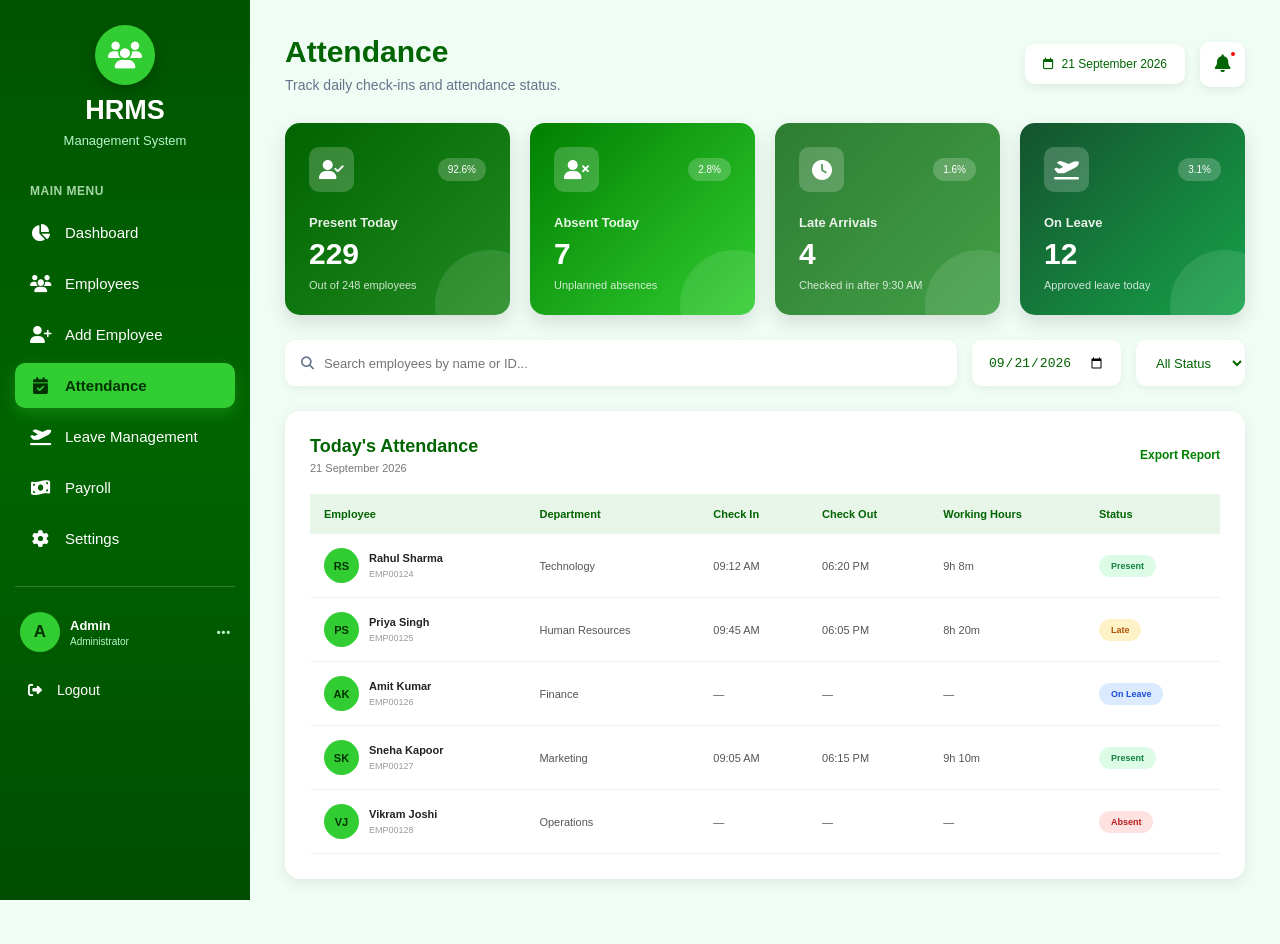
==== attendance/index.html @ db334a36 "Add payroll management UI" ====
<!DOCTYPE html>
<html lang="en">

<head>
    <meta charset="UTF-8">

    <meta name="viewport" content="width=device-width, initial-scale=1.0">

    <title>Attendance - HRMS</title>

    <!-- Font Awesome Icons -->
    <link
        rel="stylesheet"
        href="https://cdnjs.cloudflare.com/ajax/libs/font-awesome/6.5.2/css/all.min.css"
    >

    <!-- CSS -->
    <link rel="stylesheet" href="style.css">
</head>

<body>

    <!-- ======================================
         SIDEBAR
    ======================================= -->

    <aside class="sidebar">

        <div class="logo">

            <div class="logo-icon">
                <i class="fas fa-users"></i>
            </div>

            <h2>HRMS</h2>

            <span>Management System</span>

        </div>


        <div class="menu-title">
            MAIN MENU
        </div>


        <nav>

            <a href="../dashboard/index.html" class="menu-link">
                <i class="fas fa-chart-pie"></i>
                <span>Dashboard</span>
            </a>

            <a href="../employees/index.html" class="menu-link">
                <i class="fas fa-users"></i>
                <span>Employees</span>
            </a>

            <a href="../add-employee/index.html" class="menu-link">
                <i class="fas fa-user-plus"></i>
                <span>Add Employee</span>
            </a>

            <a href="index.html" class="menu-link active">
                <i class="fas fa-calendar-check"></i>
                <span>Attendance</span>
            </a>

            <a href="../leave-management/index.html" class="menu-link">
                <i class="fas fa-plane-departure"></i>
                <span>Leave Management</span>
            </a>

            <a href="../payroll/index.html" class="menu-link">
                <i class="fas fa-money-bill-wave"></i>
                <span>Payroll</span>
            </a>

            <a href="../settings/index.html" class="menu-link">
                <i class="fas fa-cog"></i>
                <span>Settings</span>
            </a>

        </nav>


        <div class="sidebar-bottom">

            <div class="admin-profile">

                <div class="avatar">
                    A
                </div>

                <div class="admin-info">
                    <strong>Admin</strong>
                    <small>Administrator</small>
                </div>

                <i class="fas fa-ellipsis-h"></i>

            </div>


            <a href="../login%20page/index.html" class="logout">
                <i class="fas fa-sign-out-alt"></i>
                <span>Logout</span>
            </a>

        </div>

    </aside>



    <!-- ======================================
         MAIN CONTENT
    ======================================= -->

    <main class="main">


        <header class="topbar">

            <div class="welcome">

                <h1>Attendance</h1>

                <p>
                    Track daily check-ins and attendance status.
                </p>

            </div>


            <div class="top-actions">

                <div class="date">
                    <i class="far fa-calendar"></i>
                    <span>21 September 2026</span>
                </div>

                <button class="notification">
                    <i class="fas fa-bell"></i>
                    <span></span>
                </button>

            </div>

        </header>



        <!-- ======================================
             STATISTICS
        ======================================= -->

        <section class="stats">


            <div class="stat-card purple">

                <div class="stat-top">

                    <div class="stat-icon">
                        <i class="fas fa-user-check"></i>
                    </div>

                    <span class="growth">
                        92.6%
                    </span>

                </div>

                <h3>Present Today</h3>

                <h2>229</h2>

                <p>Out of 248 employees</p>

            </div>


            <div class="stat-card blue">

                <div class="stat-top">

                    <div class="stat-icon">
                        <i class="fas fa-user-times"></i>
                    </div>

                    <span class="growth">
                        2.8%
                    </span>

                </div>

                <h3>Absent Today</h3>

                <h2>7</h2>

                <p>Unplanned absences</p>

            </div>


            <div class="stat-card orange">

                <div class="stat-top">

                    <div class="stat-icon">
                        <i class="fas fa-clock"></i>
                    </div>

                    <span class="growth">
                        1.6%
                    </span>

                </div>

                <h3>Late Arrivals</h3>

                <h2>4</h2>

                <p>Checked in after 9:30 AM</p>

            </div>


            <div class="stat-card green">

                <div class="stat-top">

                    <div class="stat-icon">
                        <i class="fas fa-plane-departure"></i>
                    </div>

                    <span class="growth">
                        3.1%
                    </span>

                </div>

                <h3>On Leave</h3>

                <h2>12</h2>

                <p>Approved leave today</p>

            </div>

        </section>



        <!-- ======================================
             FILTER BAR
        ======================================= -->

        <section class="filter-bar">

            <div class="search-box">
                <i class="fas fa-search"></i>
                <input type="text" placeholder="Search employees by name or ID...">
            </div>

            <input type="date" value="2026-09-21">

            <select>
                <option>All Status</option>
                <option>Present</option>
                <option>Absent</option>
                <option>Late</option>
                <option>On Leave</option>
            </select>

        </section>



        <!-- ======================================
             ATTENDANCE TABLE
        ======================================= -->

        <section class="employees-card">

            <div class="section-header">

                <div>

                    <h2>Today's Attendance</h2>

                    <p>
                        21 September 2026
                    </p>

                </div>

                <a href="#">
                    Export Report
                </a>

            </div>


            <div class="table-container">

                <table>

                    <thead>

                        <tr>

                            <th>Employee</th>

                            <th>Department</th>

                            <th>Check In</th>

                            <th>Check Out</th>

                            <th>Working Hours</th>

                            <th>Status</th>

                        </tr>

                    </thead>


                    <tbody>


                        <tr>

                            <td>

                                <div class="employee">

                                    <div class="employee-avatar">
                                        RS
                                    </div>

                                    <div>

                                        <strong>
                                            Rahul Sharma
                                        </strong>

                                        <small>
                                            EMP00124
                                        </small>

                                    </div>

                                </div>

                            </td>

                            <td>Technology</td>

                            <td>09:12 AM</td>

                            <td>06:20 PM</td>

                            <td>9h 8m</td>

                            <td>
                                <span class="status active">
                                    Present
                                </span>
                            </td>

                        </tr>


                        <tr>

                            <td>

                                <div class="employee">

                                    <div class="employee-avatar">
                                        PS
                                    </div>

                                    <div>

                                        <strong>
                                            Priya Singh
                                        </strong>

                                        <small>
                                            EMP00125
                                        </small>

                                    </div>

                                </div>

                            </td>

                            <td>Human Resources</td>

                            <td>09:45 AM</td>

                            <td>06:05 PM</td>

                            <td>8h 20m</td>

                            <td>
                                <span class="status late">
                                    Late
                                </span>
                            </td>

                        </tr>


                        <tr>

                            <td>

                                <div class="employee">

                                    <div class="employee-avatar">
                                        AK
                                    </div>

                                    <div>

                                        <strong>
                                            Amit Kumar
                                        </strong>

                                        <small>
                                            EMP00126
                                        </small>

                                    </div>

                                </div>

                            </td>

                            <td>Finance</td>

                            <td>&mdash;</td>

                            <td>&mdash;</td>

                            <td>&mdash;</td>

                            <td>
                                <span class="status on-leave">
                                    On Leave
                                </span>
                            </td>

                        </tr>


                        <tr>

                            <td>

                                <div class="employee">

                                    <div class="employee-avatar">
                                        SK
                                    </div>

                                    <div>

                                        <strong>
                                            Sneha Kapoor
                                        </strong>

                                        <small>
                                            EMP00127
                                        </small>

                                    </div>

                                </div>

                            </td>

                            <td>Marketing</td>

                            <td>09:05 AM</td>

                            <td>06:15 PM</td>

                            <td>9h 10m</td>

                            <td>
                                <span class="status active">
                                    Present
                                </span>
                            </td>

                        </tr>


                        <tr>

                            <td>

                                <div class="employee">

                                    <div class="employee-avatar">
                                        VJ
                                    </div>

                                    <div>

                                        <strong>
                                            Vikram Joshi
                                        </strong>

                                        <small>
                                            EMP00128
                                        </small>

                                    </div>

                                </div>

                            </td>

                            <td>Operations</td>

                            <td>&mdash;</td>

                            <td>&mdash;</td>

                            <td>&mdash;</td>

                            <td>
                                <span class="status inactive">
                                    Absent
                                </span>
                            </td>

                        </tr>


                    </tbody>

                </table>

            </div>

        </section>


    </main>

</body>

</html>
---- attendance/style.css ----
/* =========================================
   RESET
========================================= */

* {
    margin: 0;
    padding: 0;
    box-sizing: border-box;
}


:root {
    --dark-green: #006400;
    --green: #16a34a;
    --bright-green: #32cd32;
    --light-green: #e8f5e9;
    --background: #f0fdf4;

    --white: #ffffff;
    --dark: #1f2937;
    --gray: #64748b;

    --red: #ef4444;
    --yellow: #f59e0b;
}


body {
    font-family: Arial, Helvetica, sans-serif;

    background: var(--background);

    color: var(--dark);

    min-height: 100vh;
}


/* =========================================
   SIDEBAR
========================================= */

.sidebar {

    position: fixed;

    top: 0;
    left: 0;

    width: 250px;

    height: 100vh;

    padding: 25px 15px;

    background: linear-gradient(
        180deg,
        #005500,
        #006400,
        #004d00
    );

    color: white;

    display: flex;

    flex-direction: column;

    overflow-y: auto;

    z-index: 1000;
}


.sidebar::-webkit-scrollbar {
    width: 5px;
}

.sidebar::-webkit-scrollbar-track {
    background: #004d00;
}

.sidebar::-webkit-scrollbar-thumb {
    background: #32cd32;

    border-radius: 10px;
}


/* LOGO */

.logo {

    text-align: center;

    margin-bottom: 35px;

    flex-shrink: 0;
}


.logo-icon {

    width: 60px;
    height: 60px;

    margin: 0 auto 10px;

    border-radius: 50%;

    background: #32cd32;

    display: flex;

    align-items: center;

    justify-content: center;

    font-size: 27px;

    color: white;

    box-shadow:
        0 5px 15px rgba(0,0,0,0.25);
}


.logo h2 {

    font-size: 27px;

    color: white;

    margin-bottom: 5px;
}


.logo span {

    color: #b9f6ca;

    font-size: 13px;
}


/* MENU TITLE */

.menu-title {

    color: #a5d6a7;

    font-size: 12px;

    font-weight: bold;

    letter-spacing: 0.5px;

    margin: 0 15px 12px;
}


/* NAVIGATION */

.sidebar nav {

    display: flex;

    flex-direction: column;

    gap: 6px;
}


.menu-link {

    display: flex;

    align-items: center;

    gap: 15px;

    padding: 14px 15px;

    color: white;

    text-decoration: none;

    border-radius: 10px;

    font-size: 15px;

    transition: all 0.25s ease;

    flex-shrink: 0;
}


.menu-link i {

    width: 20px;

    text-align: center;

    font-size: 17px;
}


.menu-link:hover {

    background: rgba(255,255,255,0.12);

    transform: translateX(3px);
}


.menu-link.active {

    background: #32cd32;

    color: #003300;

    font-weight: bold;

    box-shadow:
        0 6px 15px rgba(50,205,50,0.3);
}


/* SIDEBAR BOTTOM */

.sidebar-bottom {

    position: static;

    margin-top: 25px;

    padding-top: 15px;

    border-top:
        1px solid rgba(255,255,255,0.2);

    flex-shrink: 0;
}


.admin-profile {

    display: flex;

    align-items: center;

    gap: 10px;

    padding: 10px 5px;

    margin-bottom: 8px;
}


.avatar {

    width: 40px;
    height: 40px;

    min-width: 40px;

    border-radius: 50%;

    background: #32cd32;

    display: flex;

    align-items: center;

    justify-content: center;

    color: #003300;

    font-size: 17px;

    font-weight: bold;
}


.admin-info {

    flex: 1;
}


.admin-profile strong {

    display: block;

    color: white;

    font-size: 13px;
}


.admin-profile small {

    display: block;

    color: #b9f6ca;

    font-size: 10px;

    margin-top: 3px;
}


.admin-profile > i {

    color: #b9f6ca;

    font-size: 15px;
}


.logout {

    display: flex;

    align-items: center;

    gap: 12px;

    padding: 12px 10px;

    border-radius: 8px;

    color: white;

    text-decoration: none;

    font-size: 14px;

    transition: 0.25s;
}


.logout i {

    width: 20px;

    text-align: center;
}


.logout:hover {

    background: #b91c1c;

    color: white;
}


/* =========================================
   MAIN
========================================= */

.main {

    margin-left: 250px;

    padding: 35px;

    min-height: 100vh;
}


/* =========================================
   TOP BAR
========================================= */

.topbar {

    display: flex;

    align-items: center;

    justify-content: space-between;

    margin-bottom: 30px;
}


.welcome h1 {

    color: var(--dark-green);

    font-size: 30px;

    margin-bottom: 8px;
}


.welcome p {

    color: var(--gray);

    font-size: 14px;
}


.top-actions {

    display: flex;

    align-items: center;

    gap: 15px;
}


.notification {

    width: 45px;
    height: 45px;

    position: relative;

    border: none;

    border-radius: 10px;

    background: white;

    color: var(--dark-green);

    font-size: 18px;

    cursor: pointer;

    box-shadow:
        0 3px 10px rgba(0,0,0,0.08);
}


.notification span {

    position: absolute;

    top: 8px;
    right: 8px;

    width: 8px;
    height: 8px;

    border-radius: 50%;

    background: red;

    border: 2px solid white;
}


.date {

    display: flex;

    align-items: center;

    gap: 8px;

    padding: 13px 18px;

    background: white;

    border-radius: 10px;

    color: var(--dark-green);

    font-size: 12px;

    box-shadow:
        0 3px 10px rgba(0,0,0,0.08);
}


/* =========================================
   STAT CARDS
========================================= */

.stats {

    display: grid;

    grid-template-columns:
        repeat(4, 1fr);

    gap: 20px;

    margin-bottom: 25px;
}


.stat-card {

    position: relative;

    overflow: hidden;

    min-height: 170px;

    padding: 24px;

    border-radius: 15px;

    color: white;

    box-shadow:
        0 8px 20px rgba(0,0,0,0.12);

    transition: 0.3s;
}


.stat-card:hover {

    transform: translateY(-5px);
}


.stat-card.purple {

    background:
        linear-gradient(
            135deg,
            #006400,
            #228b22
        );
}


.stat-card.blue {

    background:
        linear-gradient(
            135deg,
            #008000,
            #32cd32
        );
}


.stat-card.orange {

    background:
        linear-gradient(
            135deg,
            #2e7d32,
            #43a047
        );
}


.stat-card.green {

    background:
        linear-gradient(
            135deg,
            #14532d,
            #16a34a
        );
}


.stat-card::after {

    content: "";

    position: absolute;

    width: 110px;
    height: 110px;

    right: -35px;
    bottom: -45px;

    border-radius: 50%;

    background:
        rgba(255,255,255,0.1);
}


.stat-top {

    display: flex;

    justify-content: space-between;

    align-items: center;

    margin-bottom: 23px;
}


.stat-icon {

    width: 45px;
    height: 45px;

    border-radius: 10px;

    background:
        rgba(255,255,255,0.2);

    display: flex;

    align-items: center;

    justify-content: center;

    font-size: 20px;
}


.growth {

    padding: 6px 10px;

    border-radius: 20px;

    background:
        rgba(255,255,255,0.2);

    font-size: 10px;
}


.stat-card h3 {

    font-size: 13px;

    opacity: 0.9;

    margin-bottom: 7px;
}


.stat-card h2 {

    font-size: 30px;

    margin-bottom: 8px;
}


.stat-card p {

    font-size: 11px;

    opacity: 0.8;
}


/* =========================================
   FILTER BAR
========================================= */

.filter-bar {

    display: flex;

    gap: 15px;

    margin-bottom: 25px;
}


.search-box {

    flex: 1;

    display: flex;

    align-items: center;

    gap: 10px;

    padding: 0 16px;

    background: white;

    border-radius: 10px;

    box-shadow:
        0 3px 10px rgba(0,0,0,0.06);
}


.search-box i {

    color: var(--gray);

    font-size: 13px;
}


.search-box input {

    flex: 1;

    height: 46px;

    border: none;

    outline: none;

    font-size: 13px;
}


.filter-bar select,
.filter-bar input[type="date"] {

    padding: 0 16px;

    height: 46px;

    border: none;

    border-radius: 10px;

    background: white;

    color: var(--dark-green);

    font-size: 13px;

    box-shadow:
        0 3px 10px rgba(0,0,0,0.06);

    outline: none;
}


/* =========================================
   ATTENDANCE TABLE
========================================= */

.employees-card {

    background: white;

    padding: 25px;

    border-radius: 15px;

    margin-bottom: 30px;

    box-shadow:
        0 4px 15px rgba(0,0,0,0.08);
}


.section-header {

    display: flex;

    align-items: center;

    justify-content: space-between;

    margin-bottom: 20px;
}


.section-header h2 {

    color: var(--dark-green);

    font-size: 18px;

    margin-bottom: 5px;
}


.section-header p {

    color: #777;

    font-size: 11px;
}


.section-header a {

    color: #008000;

    text-decoration: none;

    font-size: 12px;

    font-weight: bold;
}


.table-container {

    width: 100%;

    overflow-x: auto;
}


table {

    width: 100%;

    min-width: 760px;

    border-collapse: collapse;
}


th {

    padding: 14px;

    background: #e8f5e9;

    color: #006400;

    text-align: left;

    font-size: 11px;
}


td {

    padding: 14px;

    border-bottom:
        1px solid #e8f5e9;

    color: #555;

    font-size: 11px;
}


tbody tr:hover {

    background: #f5fff6;
}


.employee {

    display: flex;

    align-items: center;

    gap: 10px;
}


.employee-avatar {

    width: 35px;
    height: 35px;

    min-width: 35px;

    border-radius: 50%;

    background: #32cd32;

    color: #003300;

    display: flex;

    align-items: center;

    justify-content: center;

    font-size: 11px;

    font-weight: bold;
}


.employee strong {

    display: block;

    color: #222;

    font-size: 11px;

    margin-bottom: 3px;
}


.employee small {

    color: #999;

    font-size: 9px;
}


/* STATUS */

.status {

    display: inline-block;

    padding: 6px 12px;

    border-radius: 20px;

    font-size: 9px;

    font-weight: bold;
}


.status.active {

    color: #15803d;

    background: #dcfce7;
}


.status.late {

    color: #b45309;

    background: #fef3c7;
}


.status.on-leave {

    color: #1d4ed8;

    background: #dbeafe;
}


.status.inactive {

    color: #b91c1c;

    background: #fee2e2;
}


/* =========================================
   TABLET
========================================= */

@media (max-width: 1200px) {

    .stats {

        grid-template-columns:
            repeat(2, 1fr);
    }


    .filter-bar {

        flex-wrap: wrap;
    }
}


/* =========================================
   SMALL SCREEN
========================================= */

@media (max-width: 800px) {

    .sidebar {

        width: 75px;

        padding:
            20px 10px;
    }


    .logo h2,
    .logo span,
    .menu-title,
    .menu-link span,
    .admin-profile,
    .logout span {

        display: none;
    }


    .logo {

        margin-bottom: 25px;
    }


    .logo-icon {

        width: 45px;
        height: 45px;

        font-size: 19px;
    }


    .menu-link {

        justify-content: center;

        padding:
            14px 5px;
    }


    .menu-link i {

        font-size: 18px;
    }


    .sidebar-bottom {

        display: none;
    }


    .main {

        margin-left: 75px;

        padding: 25px 20px;
    }
}


/* =========================================
   MOBILE
========================================= */

@media (max-width: 600px) {

    .sidebar {

        width: 65px;
    }


    .main {

        margin-left: 65px;

        padding: 20px 15px;
    }


    .stats {

        grid-template-columns: 1fr;
    }


    .topbar {

        flex-direction: column;

        align-items: flex-start;

        gap: 15px;
    }


    .top-actions {

        width: 100%;

        justify-content: space-between;
    }


    .filter-bar {

        flex-direction: column;
    }
}
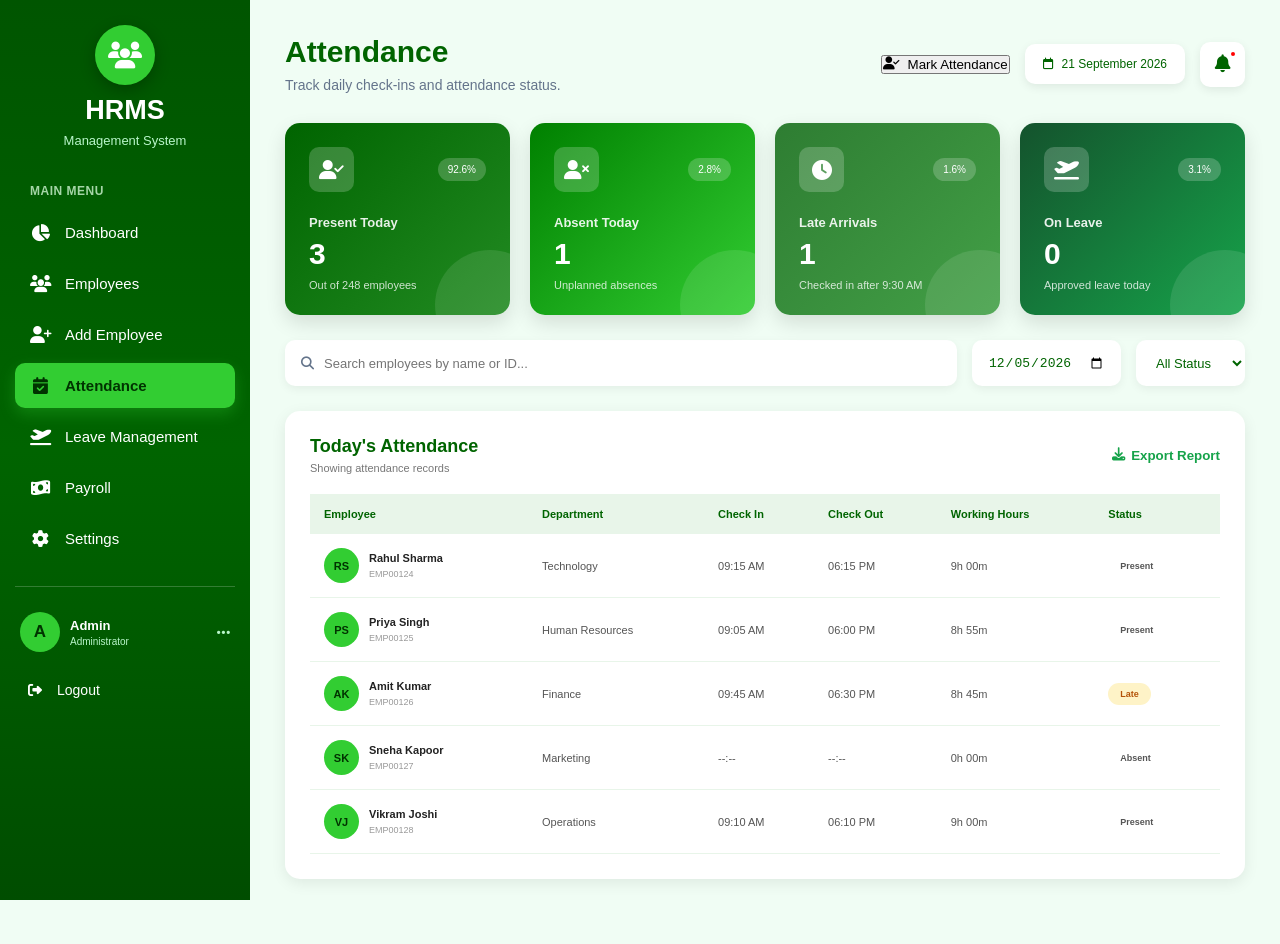
==== commit db608cd0: "feat: integrate all HRMS modules, unify navigation, and add interactive DOM JS" ====
--- a/attendance/index.html
+++ b/attendance/index.html
@@ -15,6 +15,7 @@
     >
 
     <!-- CSS -->
+    <link rel="stylesheet" href="../shared/css/common.css">
     <link rel="stylesheet" href="style.css">
 </head>
 
@@ -102,7 +103,7 @@
             </div>
 
 
-            <a href="../login%20page/index.html" class="logout">
+            <a href="../login/index.html" class="logout">
                 <i class="fas fa-sign-out-alt"></i>
                 <span>Logout</span>
             </a>
@@ -135,9 +136,14 @@
 
             <div class="top-actions">
 
-                <div class="date">
+                <button class="btn-primary" id="openMarkModal" style="display: flex; align-items: center; gap: 8px;">
+                    <i class="fas fa-user-check"></i>
+                    Mark Attendance
+                </button>
+
+                <div class="date" id="datePickerTrigger">
                     <i class="far fa-calendar"></i>
-                    <span>21 September 2026</span>
+                    <span id="currentDateDisplay">21 September 2026</span>
                 </div>
 
                 <button class="notification">
@@ -261,17 +267,17 @@
 
             <div class="search-box">
                 <i class="fas fa-search"></i>
-                <input type="text" placeholder="Search employees by name or ID...">
-            </div>
-
-            <input type="date" value="2026-09-21">
-
-            <select>
-                <option>All Status</option>
-                <option>Present</option>
-                <option>Absent</option>
-                <option>Late</option>
-                <option>On Leave</option>
+                <input type="text" id="attendanceSearch" placeholder="Search employees by name or ID...">
+            </div>
+
+            <input type="date" id="attendanceDate">
+
+            <select id="attendanceStatusFilter">
+                <option value="All">All Status</option>
+                <option value="Present">Present</option>
+                <option value="Absent">Absent</option>
+                <option value="Late">Late</option>
+                <option value="On Leave">On Leave</option>
             </select>
 
         </section>
@@ -290,15 +296,16 @@
 
                     <h2>Today's Attendance</h2>
 
-                    <p>
-                        21 September 2026
+                    <p id="attendanceSubtext">
+                        Showing attendance records
                     </p>
 
                 </div>
 
-                <a href="#">
+                <button type="button" id="exportAttendanceBtn" style="background: none; border: none; color: #16a34a; font-weight: 600; cursor: pointer; display: flex; align-items: center; gap: 6px;">
+                    <i class="fas fa-download"></i>
                     Export Report
-                </a>
+                </button>
 
             </div>
 
@@ -557,6 +564,8 @@
 
     </main>
 
+    <script src="../shared/js/hrms-store.js"></script>
+    <script src="script.js"></script>
 </body>
 
 </html>
--- a/shared/css/common.css
+++ b/shared/css/common.css
@@ -0,0 +1,286 @@
+/* ==========================================================================
+   HRMS Common Styles: Modals, Toasts, Responsive Navbar & Dark Theme
+   ========================================================================== */
+
+/* Dark Theme Overrides */
+body.dark-theme {
+    --background: #0b1315 !important;
+    --white: #152220 !important;
+    --dark: #f1f5f9 !important;
+    --gray: #94a3b8 !important;
+    --light-green: #1a382c !important;
+    background-color: #0b1315 !important;
+    color: #e2e8f0 !important;
+}
+
+body.dark-theme .sidebar {
+    background: #111e1b !important;
+    border-right: 1px solid rgba(255, 255, 255, 0.08) !important;
+}
+
+body.dark-theme .topbar,
+body.dark-theme .stat-card,
+body.dark-theme .content-card,
+body.dark-theme .employees-card,
+body.dark-theme .form-card,
+body.dark-theme .chart-card,
+body.dark-theme .table-container,
+body.dark-theme table {
+    background-color: #152220 !important;
+    color: #e2e8f0 !important;
+    border-color: rgba(255, 255, 255, 0.08) !important;
+}
+
+body.dark-theme table th {
+    background-color: #1c2d2a !important;
+    color: #94a3b8 !important;
+}
+
+body.dark-theme table td {
+    border-bottom: 1px solid rgba(255, 255, 255, 0.06) !important;
+    color: #cbd5e1 !important;
+}
+
+body.dark-theme .search-box,
+body.dark-theme .filter-bar select,
+body.dark-theme .filter-bar input,
+body.dark-theme .form-group input,
+body.dark-theme .form-group select {
+    background-color: #1c2d2a !important;
+    color: #f1f5f9 !important;
+    border: 1px solid rgba(255, 255, 255, 0.15) !important;
+}
+
+/* Toast Notification System */
+.toast-container {
+    position: fixed;
+    top: 24px;
+    right: 24px;
+    z-index: 99999;
+    display: flex;
+    flex-direction: column;
+    gap: 12px;
+    pointer-events: none;
+}
+
+.hrms-toast {
+    min-width: 280px;
+    max-width: 420px;
+    padding: 14px 20px;
+    border-radius: 12px;
+    color: #ffffff;
+    font-size: 14px;
+    font-weight: 500;
+    box-shadow: 0 10px 25px rgba(0, 0, 0, 0.2);
+    display: flex;
+    align-items: center;
+    gap: 12px;
+    pointer-events: auto;
+    animation: toastSlideIn 0.35s cubic-bezier(0.16, 1, 0.3, 1) forwards;
+    transition: all 0.3s ease;
+}
+
+.hrms-toast.toast-success {
+    background: linear-gradient(135deg, #16a34a, #15803d);
+}
+
+.hrms-toast.toast-danger {
+    background: linear-gradient(135deg, #ef4444, #b91c1c);
+}
+
+.hrms-toast.toast-info {
+    background: linear-gradient(135deg, #2563eb, #1d4ed8);
+}
+
+.hrms-toast.toast-warning {
+    background: linear-gradient(135deg, #f59e0b, #d97706);
+}
+
+.hrms-toast.fade-out {
+    opacity: 0;
+    transform: translateY(-15px);
+}
+
+@keyframes toastSlideIn {
+    from {
+        opacity: 0;
+        transform: translateY(-20px) scale(0.95);
+    }
+    to {
+        opacity: 1;
+        transform: translateY(0) scale(1);
+    }
+}
+
+/* Modal System */
+.hrms-modal-backdrop {
+    position: fixed;
+    inset: 0;
+    background: rgba(15, 23, 42, 0.55);
+    backdrop-filter: blur(4px);
+    z-index: 9999;
+    display: flex;
+    align-items: center;
+    justify-content: center;
+    opacity: 0;
+    visibility: hidden;
+    transition: opacity 0.25s ease, visibility 0.25s ease;
+    padding: 20px;
+}
+
+.hrms-modal-backdrop.active {
+    opacity: 1;
+    visibility: visible;
+}
+
+.hrms-modal-card {
+    background: #ffffff;
+    border-radius: 20px;
+    width: 100%;
+    max-width: 580px;
+    max-height: 90vh;
+    overflow-y: auto;
+    box-shadow: 0 20px 45px rgba(0, 0, 0, 0.25);
+    transform: translateY(20px) scale(0.96);
+    transition: transform 0.25s cubic-bezier(0.16, 1, 0.3, 1);
+    position: relative;
+}
+
+body.dark-theme .hrms-modal-card {
+    background: #172421;
+    color: #f1f5f9;
+}
+
+.hrms-modal-backdrop.active .hrms-modal-card {
+    transform: translateY(0) scale(1);
+}
+
+.hrms-modal-header {
+    padding: 20px 24px;
+    border-bottom: 1px solid #e2e8f0;
+    display: flex;
+    align-items: center;
+    justify-content: space-between;
+}
+
+body.dark-theme .hrms-modal-header {
+    border-bottom-color: rgba(255, 255, 255, 0.1);
+}
+
+.hrms-modal-header h3 {
+    font-size: 1.25rem;
+    color: #1f2937;
+    margin: 0;
+    display: flex;
+    align-items: center;
+    gap: 10px;
+}
+
+body.dark-theme .hrms-modal-header h3 {
+    color: #f1f5f9;
+}
+
+.hrms-modal-close {
+    background: none;
+    border: none;
+    font-size: 20px;
+    color: #64748b;
+    cursor: pointer;
+    width: 32px;
+    height: 32px;
+    border-radius: 50%;
+    display: flex;
+    align-items: center;
+    justify-content: center;
+    transition: background 0.2s;
+}
+
+.hrms-modal-close:hover {
+    background: #f1f5f9;
+    color: #0f172a;
+}
+
+body.dark-theme .hrms-modal-close:hover {
+    background: #233733;
+    color: #ffffff;
+}
+
+.hrms-modal-body {
+    padding: 24px;
+}
+
+.hrms-modal-footer {
+    padding: 16px 24px;
+    border-top: 1px solid #e2e8f0;
+    display: flex;
+    justify-content: flex-end;
+    gap: 12px;
+}
+
+body.dark-theme .hrms-modal-footer {
+    border-top-color: rgba(255, 255, 255, 0.1);
+}
+
+/* Modal Action Buttons */
+.modal-btn {
+    padding: 10px 20px;
+    border-radius: 10px;
+    font-size: 14px;
+    font-weight: 600;
+    cursor: pointer;
+    border: none;
+    display: inline-flex;
+    align-items: center;
+    gap: 8px;
+    transition: all 0.2s;
+}
+
+.modal-btn-cancel {
+    background: #f1f5f9;
+    color: #475569;
+}
+
+.modal-btn-cancel:hover {
+    background: #e2e8f0;
+}
+
+.modal-btn-primary {
+    background: #16a34a;
+    color: #ffffff;
+}
+
+.modal-btn-primary:hover {
+    background: #15803d;
+}
+
+.modal-btn-danger {
+    background: #ef4444;
+    color: #ffffff;
+}
+
+.modal-btn-danger:hover {
+    background: #dc2626;
+}
+
+/* Input error styles */
+.input-error {
+    border-color: #ef4444 !important;
+    background-color: #fef2f2 !important;
+}
+
+.error-message {
+    color: #ef4444;
+    font-size: 12px;
+    margin-top: 4px;
+    font-weight: 500;
+}
+
+/* Quick Action Card Cursor & Click Feedback */
+.btn-primary, .btn-secondary, button, .menu-link, .nav-item {
+    cursor: pointer;
+    user-select: none;
+}
+
+button:active {
+    transform: scale(0.98);
+}
